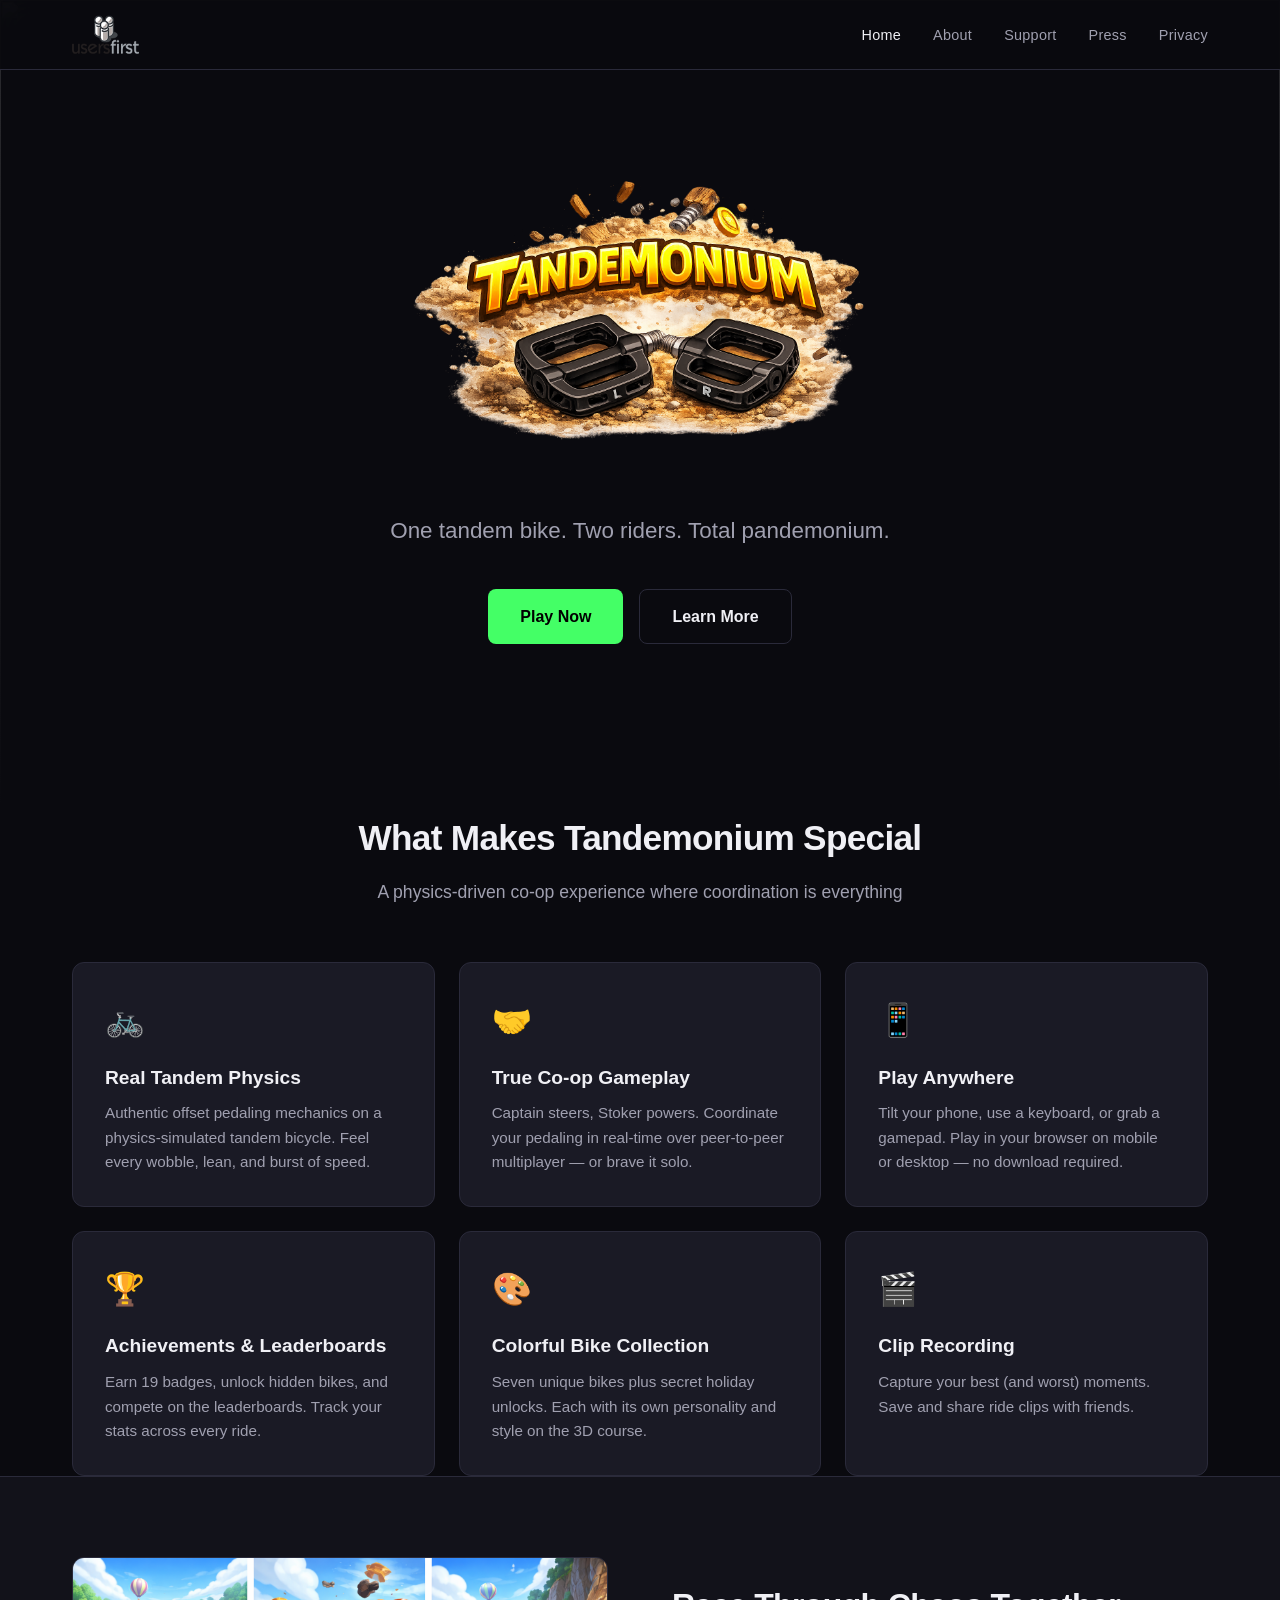
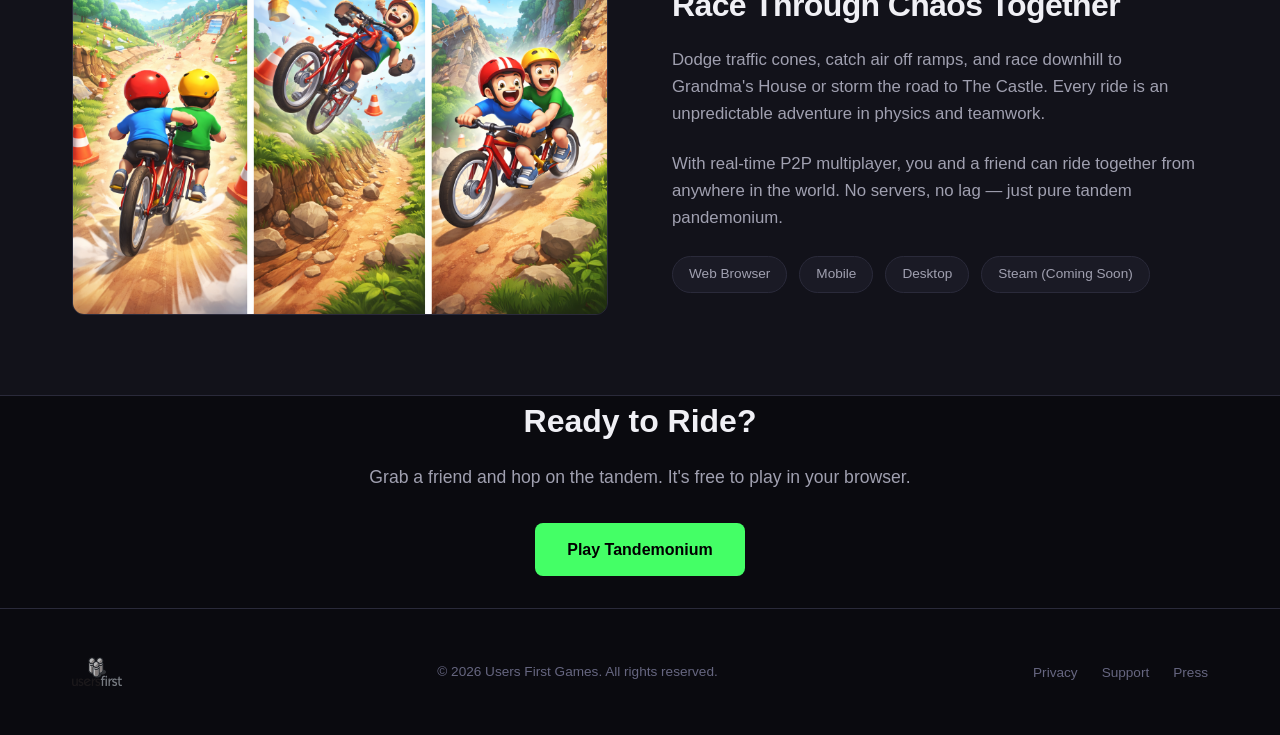
==== index.html @ f4d96180 "Initial site for games.usersfirst.com Static website for Users First Games featuring Tandemonium. Pa" ====
<!DOCTYPE html>
<html lang="en">
<head>
  <meta charset="UTF-8">
  <meta name="viewport" content="width=device-width, initial-scale=1.0">
  <title>Users First Games — Tandemonium</title>
  <meta name="description" content="Users First Games — creators of Tandemonium, the physics-based tandem bicycle party game. One tandem bike. Two riders. Total pandemonium.">
  <meta property="og:title" content="Users First Games — Tandemonium">
  <meta property="og:description" content="One tandem bike. Two riders. Total pandemonium.">
  <meta property="og:image" content="images/game/hero_graphic.png">
  <meta property="og:type" content="website">
  <link rel="icon" type="image/png" href="images/logos/usersfirst-logo_50x50.png">
  <link rel="stylesheet" href="css/style.css">
</head>
<body>

  <nav class="nav">
    <div class="nav-inner">
      <a href="index.html" class="nav-logo">
        <img src="images/logos/usersfirst-logo_text_100x60.png" alt="Users First Games">
      </a>
      <button class="nav-toggle" aria-label="Toggle menu" aria-expanded="false">
        <span></span><span></span><span></span>
      </button>
      <ul class="nav-links">
        <li><a href="index.html">Home</a></li>
        <li><a href="about.html">About</a></li>
        <li><a href="support.html">Support</a></li>
        <li><a href="press.html">Press</a></li>
        <li><a href="privacy.html">Privacy</a></li>
      </ul>
    </div>
  </nav>

  <!-- Hero -->
  <section class="hero">
    <div class="hero-bg">
      <img src="images/game/hero_graphic.png" alt="">
    </div>
    <div class="hero-content">
      <img src="images/game/tandemonium_title.png" alt="Tandemonium" class="hero-title-img">
      <p class="hero-tagline">One tandem bike. Two riders. Total pandemonium.</p>
      <div class="hero-buttons">
        <a href="https://tandemonium.jimandi.love/" class="btn btn-primary">Play Now</a>
        <a href="about.html" class="btn btn-secondary">Learn More</a>
      </div>
    </div>
  </section>

  <!-- Features -->
  <section class="container">
    <div class="section-header fade-in">
      <h2>What Makes Tandemonium Special</h2>
      <p>A physics-driven co-op experience where coordination is everything</p>
    </div>
    <div class="features-grid">
      <div class="feature-card fade-in">
        <div class="feature-icon">&#x1F6B2;</div>
        <h3>Real Tandem Physics</h3>
        <p>Authentic offset pedaling mechanics on a physics-simulated tandem bicycle. Feel every wobble, lean, and burst of speed.</p>
      </div>
      <div class="feature-card fade-in">
        <div class="feature-icon">&#x1F91D;</div>
        <h3>True Co-op Gameplay</h3>
        <p>Captain steers, Stoker powers. Coordinate your pedaling in real-time over peer-to-peer multiplayer — or brave it solo.</p>
      </div>
      <div class="feature-card fade-in">
        <div class="feature-icon">&#x1F4F1;</div>
        <h3>Play Anywhere</h3>
        <p>Tilt your phone, use a keyboard, or grab a gamepad. Play in your browser on mobile or desktop — no download required.</p>
      </div>
      <div class="feature-card fade-in">
        <div class="feature-icon">&#x1F3C6;</div>
        <h3>Achievements &amp; Leaderboards</h3>
        <p>Earn 19 badges, unlock hidden bikes, and compete on the leaderboards. Track your stats across every ride.</p>
      </div>
      <div class="feature-card fade-in">
        <div class="feature-icon">&#x1F3A8;</div>
        <h3>Colorful Bike Collection</h3>
        <p>Seven unique bikes plus secret holiday unlocks. Each with its own personality and style on the 3D course.</p>
      </div>
      <div class="feature-card fade-in">
        <div class="feature-icon">&#x1F3AC;</div>
        <h3>Clip Recording</h3>
        <p>Capture your best (and worst) moments. Save and share ride clips with friends.</p>
      </div>
    </div>
  </section>

  <!-- Game Showcase -->
  <section class="game-showcase">
    <div class="container">
      <div class="showcase-layout fade-in">
        <div class="showcase-image">
          <img src="images/game/tandemonium_three_actions.png" alt="Tandemonium gameplay — dodging cones, catching air, racing downhill">
        </div>
        <div class="showcase-text">
          <h2>Race Through Chaos Together</h2>
          <p>Dodge traffic cones, catch air off ramps, and race downhill to Grandma's House or storm the road to The Castle. Every ride is an unpredictable adventure in physics and teamwork.</p>
          <p>With real-time P2P multiplayer, you and a friend can ride together from anywhere in the world. No servers, no lag — just pure tandem pandemonium.</p>
          <div class="platform-tags">
            <span class="platform-tag">Web Browser</span>
            <span class="platform-tag">Mobile</span>
            <span class="platform-tag">Desktop</span>
            <span class="platform-tag">Steam (Coming Soon)</span>
          </div>
        </div>
      </div>
    </div>
  </section>

  <!-- CTA -->
  <section class="container" style="text-align: center;">
    <div class="fade-in">
      <h2 style="font-size: 2rem; margin-bottom: 1rem;">Ready to Ride?</h2>
      <p style="color: var(--text-secondary); margin-bottom: 2rem; font-size: 1.1rem;">Grab a friend and hop on the tandem. It's free to play in your browser.</p>
      <a href="https://tandemonium.jimandi.love/" class="btn btn-primary">Play Tandemonium</a>
    </div>
  </section>

  <!-- Footer -->
  <footer class="footer">
    <div class="container">
      <div class="footer-inner">
        <div class="footer-logo">
          <img src="images/logos/usersfirst-logo_text_100x60.png" alt="Users First Games">
        </div>
        <p class="footer-text">&copy; 2026 Users First Games. All rights reserved.</p>
        <ul class="footer-links">
          <li><a href="privacy.html">Privacy</a></li>
          <li><a href="support.html">Support</a></li>
          <li><a href="press.html">Press</a></li>
        </ul>
      </div>
    </div>
  </footer>

  <script src="js/main.js"></script>
</body>
</html>
---- css/style.css ----
/* ===== Reset & Base ===== */
*, *::before, *::after {
  box-sizing: border-box;
  margin: 0;
  padding: 0;
}

:root {
  --bg-primary: #0a0a0f;
  --bg-secondary: #12121a;
  --bg-card: #1a1a25;
  --bg-card-hover: #22222f;
  --text-primary: #f0f0f5;
  --text-secondary: #a0a0b0;
  --text-muted: #666680;
  --accent-green: #44ff66;
  --accent-blue: #4af;
  --accent-magenta: #a6f;
  --brand-dark: #3a3a3a;
  --brand-light: #9a9a9a;
  --border-color: #2a2a3a;
  --font-body: 'Inter', -apple-system, BlinkMacSystemFont, 'Segoe UI', Helvetica, Arial, sans-serif;
  --font-heading: 'Inter', -apple-system, BlinkMacSystemFont, 'Segoe UI', Helvetica, Arial, sans-serif;
  --max-width: 1200px;
  --nav-height: 70px;
}

html {
  scroll-behavior: smooth;
  font-size: 16px;
}

body {
  font-family: var(--font-body);
  background: var(--bg-primary);
  color: var(--text-primary);
  line-height: 1.6;
  -webkit-font-smoothing: antialiased;
}

a {
  color: var(--accent-green);
  text-decoration: none;
  transition: color 0.2s;
}

a:hover {
  color: #66ff88;
}

img {
  max-width: 100%;
  height: auto;
  display: block;
}

/* ===== Navigation ===== */
.nav {
  position: fixed;
  top: 0;
  left: 0;
  right: 0;
  height: var(--nav-height);
  background: rgba(10, 10, 15, 0.92);
  backdrop-filter: blur(20px);
  -webkit-backdrop-filter: blur(20px);
  border-bottom: 1px solid var(--border-color);
  z-index: 1000;
  display: flex;
  align-items: center;
  justify-content: center;
}

.nav-inner {
  width: 100%;
  max-width: var(--max-width);
  padding: 0 2rem;
  display: flex;
  align-items: center;
  justify-content: space-between;
}

.nav-logo img {
  height: 40px;
  width: auto;
}

.nav-links {
  display: flex;
  list-style: none;
  gap: 2rem;
}

.nav-links a {
  color: var(--text-secondary);
  font-size: 0.9rem;
  font-weight: 500;
  letter-spacing: 0.02em;
  transition: color 0.2s;
}

.nav-links a:hover,
.nav-links a.active {
  color: var(--text-primary);
}

.nav-toggle {
  display: none;
  background: none;
  border: none;
  cursor: pointer;
  padding: 0.5rem;
}

.nav-toggle span {
  display: block;
  width: 24px;
  height: 2px;
  background: var(--text-primary);
  margin: 5px 0;
  transition: all 0.3s;
}

/* ===== Layout ===== */
.container {
  max-width: var(--max-width);
  margin: 0 auto;
  padding: 0 2rem;
}

.page-content {
  padding-top: calc(var(--nav-height) + 3rem);
  min-height: 100vh;
}

section {
  padding: 5rem 0;
}

/* ===== Hero ===== */
.hero {
  position: relative;
  min-height: 90vh;
  display: flex;
  align-items: center;
  justify-content: center;
  text-align: center;
  padding-top: var(--nav-height);
  overflow: hidden;
}

.hero-bg {
  position: absolute;
  inset: 0;
  z-index: 0;
}

.hero-bg img {
  width: 100%;
  height: 100%;
  object-fit: cover;
  opacity: 0.3;
}

.hero-bg::after {
  content: '';
  position: absolute;
  inset: 0;
  background: linear-gradient(
    to bottom,
    rgba(10, 10, 15, 0.4) 0%,
    rgba(10, 10, 15, 0.7) 60%,
    rgba(10, 10, 15, 1) 100%
  );
}

.hero-content {
  position: relative;
  z-index: 1;
  max-width: 800px;
  padding: 2rem;
}

.hero-title-img {
  max-width: 500px;
  margin: 0 auto 1.5rem;
}

.hero-tagline {
  font-size: 1.4rem;
  color: var(--text-secondary);
  margin-bottom: 2.5rem;
  font-weight: 300;
}

.hero-buttons {
  display: flex;
  gap: 1rem;
  justify-content: center;
  flex-wrap: wrap;
}

/* ===== Buttons ===== */
.btn {
  display: inline-flex;
  align-items: center;
  gap: 0.5rem;
  padding: 0.85rem 2rem;
  border-radius: 8px;
  font-size: 1rem;
  font-weight: 600;
  cursor: pointer;
  transition: all 0.25s;
  border: none;
  font-family: var(--font-body);
}

.btn-primary {
  background: var(--accent-green);
  color: #000;
}

.btn-primary:hover {
  background: #66ff88;
  color: #000;
  transform: translateY(-2px);
  box-shadow: 0 8px 25px rgba(68, 255, 102, 0.25);
}

.btn-secondary {
  background: transparent;
  color: var(--text-primary);
  border: 1px solid var(--border-color);
}

.btn-secondary:hover {
  border-color: var(--text-secondary);
  background: var(--bg-card);
  transform: translateY(-2px);
}

/* ===== Section Headers ===== */
.section-header {
  text-align: center;
  margin-bottom: 3.5rem;
}

.section-header h2 {
  font-size: 2.2rem;
  font-weight: 700;
  margin-bottom: 0.75rem;
  letter-spacing: -0.02em;
}

.section-header p {
  color: var(--text-secondary);
  font-size: 1.1rem;
  max-width: 600px;
  margin: 0 auto;
}

/* ===== Feature Cards ===== */
.features-grid {
  display: grid;
  grid-template-columns: repeat(auto-fit, minmax(300px, 1fr));
  gap: 1.5rem;
}

.feature-card {
  background: var(--bg-card);
  border: 1px solid var(--border-color);
  border-radius: 12px;
  padding: 2rem;
  transition: all 0.3s;
}

.feature-card:hover {
  background: var(--bg-card-hover);
  border-color: #3a3a4a;
  transform: translateY(-3px);
}

.feature-icon {
  font-size: 2rem;
  margin-bottom: 1rem;
}

.feature-card h3 {
  font-size: 1.2rem;
  margin-bottom: 0.5rem;
}

.feature-card p {
  color: var(--text-secondary);
  font-size: 0.95rem;
}

/* ===== Game Showcase ===== */
.game-showcase {
  background: var(--bg-secondary);
  border-top: 1px solid var(--border-color);
  border-bottom: 1px solid var(--border-color);
}

.showcase-layout {
  display: grid;
  grid-template-columns: 1fr 1fr;
  gap: 4rem;
  align-items: center;
}

.showcase-image {
  border-radius: 12px;
  overflow: hidden;
  border: 1px solid var(--border-color);
}

.showcase-text h2 {
  font-size: 2rem;
  margin-bottom: 1rem;
  letter-spacing: -0.02em;
}

.showcase-text p {
  color: var(--text-secondary);
  margin-bottom: 1.5rem;
  font-size: 1.05rem;
}

.platform-tags {
  display: flex;
  gap: 0.75rem;
  flex-wrap: wrap;
}

.platform-tag {
  background: var(--bg-card);
  border: 1px solid var(--border-color);
  padding: 0.4rem 1rem;
  border-radius: 20px;
  font-size: 0.85rem;
  color: var(--text-secondary);
}

/* ===== About Page ===== */
.about-intro {
  display: grid;
  grid-template-columns: 1fr 2fr;
  gap: 4rem;
  align-items: start;
}

.about-logo {
  max-width: 250px;
}

.about-text h1 {
  font-size: 2.5rem;
  margin-bottom: 1.5rem;
  letter-spacing: -0.02em;
}

.about-text p {
  color: var(--text-secondary);
  margin-bottom: 1.25rem;
  font-size: 1.05rem;
}

.values-grid {
  display: grid;
  grid-template-columns: repeat(auto-fit, minmax(250px, 1fr));
  gap: 1.5rem;
  margin-top: 2rem;
}

.value-item {
  background: var(--bg-card);
  border: 1px solid var(--border-color);
  border-radius: 12px;
  padding: 2rem;
}

.value-item h3 {
  font-size: 1.1rem;
  margin-bottom: 0.5rem;
}

.value-item p {
  color: var(--text-secondary);
  font-size: 0.95rem;
}

/* ===== Support Page ===== */
.faq-list {
  max-width: 800px;
  margin: 0 auto;
}

.faq-item {
  border: 1px solid var(--border-color);
  border-radius: 10px;
  margin-bottom: 0.75rem;
  overflow: hidden;
  background: var(--bg-card);
}

.faq-question {
  width: 100%;
  padding: 1.25rem 1.5rem;
  background: none;
  border: none;
  color: var(--text-primary);
  font-size: 1rem;
  font-weight: 600;
  text-align: left;
  cursor: pointer;
  display: flex;
  justify-content: space-between;
  align-items: center;
  font-family: var(--font-body);
}

.faq-question::after {
  content: '+';
  font-size: 1.3rem;
  color: var(--text-muted);
  transition: transform 0.3s;
}

.faq-item.open .faq-question::after {
  content: '\2212';
}

.faq-answer {
  max-height: 0;
  overflow: hidden;
  transition: max-height 0.3s ease;
}

.faq-answer-inner {
  padding: 0 1.5rem 1.25rem;
  color: var(--text-secondary);
  font-size: 0.95rem;
  line-height: 1.7;
}

.contact-section {
  background: var(--bg-secondary);
  border-top: 1px solid var(--border-color);
  border-bottom: 1px solid var(--border-color);
}

.contact-grid {
  display: grid;
  grid-template-columns: repeat(auto-fit, minmax(280px, 1fr));
  gap: 1.5rem;
}

.contact-card {
  background: var(--bg-card);
  border: 1px solid var(--border-color);
  border-radius: 12px;
  padding: 2rem;
  text-align: center;
}

.contact-card h3 {
  margin-bottom: 0.5rem;
}

.contact-card p {
  color: var(--text-secondary);
  font-size: 0.95rem;
}

/* ===== Press Page ===== */
.press-downloads {
  display: grid;
  grid-template-columns: repeat(auto-fit, minmax(280px, 1fr));
  gap: 1.5rem;
}

.press-card {
  background: var(--bg-card);
  border: 1px solid var(--border-color);
  border-radius: 12px;
  overflow: hidden;
  transition: all 0.3s;
}

.press-card:hover {
  border-color: #3a3a4a;
  transform: translateY(-3px);
}

.press-card-image {
  aspect-ratio: 16/9;
  overflow: hidden;
  background: var(--bg-secondary);
}

.press-card-image img {
  width: 100%;
  height: 100%;
  object-fit: cover;
}

.press-card-body {
  padding: 1.25rem;
}

.press-card-body h3 {
  font-size: 1rem;
  margin-bottom: 0.35rem;
}

.press-card-body p {
  color: var(--text-muted);
  font-size: 0.85rem;
}

.factsheet {
  background: var(--bg-card);
  border: 1px solid var(--border-color);
  border-radius: 12px;
  padding: 2.5rem;
  max-width: 700px;
  margin: 0 auto;
}

.factsheet dl {
  display: grid;
  grid-template-columns: 160px 1fr;
  gap: 1rem 2rem;
}

.factsheet dt {
  color: var(--text-muted);
  font-size: 0.9rem;
  font-weight: 600;
  text-transform: uppercase;
  letter-spacing: 0.05em;
}

.factsheet dd {
  color: var(--text-secondary);
  font-size: 0.95rem;
}

/* ===== Privacy / Legal ===== */
.legal-content {
  max-width: 800px;
  margin: 0 auto;
}

.legal-content h1 {
  font-size: 2.2rem;
  margin-bottom: 0.5rem;
}

.legal-content .last-updated {
  color: var(--text-muted);
  font-size: 0.9rem;
  margin-bottom: 3rem;
}

.legal-content h2 {
  font-size: 1.4rem;
  margin-top: 2.5rem;
  margin-bottom: 1rem;
}

.legal-content p,
.legal-content ul {
  color: var(--text-secondary);
  margin-bottom: 1rem;
  font-size: 0.95rem;
}

.legal-content ul {
  padding-left: 1.5rem;
}

.legal-content li {
  margin-bottom: 0.5rem;
}

/* ===== Footer ===== */
.footer {
  border-top: 1px solid var(--border-color);
  padding: 3rem 0;
  margin-top: 2rem;
}

.footer-inner {
  display: flex;
  justify-content: space-between;
  align-items: center;
  flex-wrap: wrap;
  gap: 1.5rem;
}

.footer-logo img {
  height: 30px;
  opacity: 0.7;
}

.footer-text {
  color: var(--text-muted);
  font-size: 0.85rem;
}

.footer-links {
  display: flex;
  gap: 1.5rem;
  list-style: none;
}

.footer-links a {
  color: var(--text-muted);
  font-size: 0.85rem;
}

.footer-links a:hover {
  color: var(--text-secondary);
}

/* ===== Animations ===== */
.fade-in {
  opacity: 0;
  transform: translateY(20px);
  transition: opacity 0.6s ease, transform 0.6s ease;
}

.fade-in.visible {
  opacity: 1;
  transform: translateY(0);
}

/* ===== Responsive ===== */
@media (max-width: 768px) {
  .nav-links {
    display: none;
    position: absolute;
    top: var(--nav-height);
    left: 0;
    right: 0;
    background: rgba(10, 10, 15, 0.98);
    flex-direction: column;
    padding: 1.5rem 2rem;
    gap: 1rem;
    border-bottom: 1px solid var(--border-color);
  }

  .nav-links.open {
    display: flex;
  }

  .nav-toggle {
    display: block;
  }

  .hero-tagline {
    font-size: 1.1rem;
  }

  .hero-title-img {
    max-width: 320px;
  }

  .showcase-layout {
    grid-template-columns: 1fr;
    gap: 2rem;
  }

  .about-intro {
    grid-template-columns: 1fr;
    gap: 2rem;
    text-align: center;
  }

  .about-logo {
    margin: 0 auto;
  }

  .factsheet dl {
    grid-template-columns: 1fr;
    gap: 0.25rem;
  }

  .factsheet dt {
    margin-top: 1rem;
  }

  .footer-inner {
    flex-direction: column;
    text-align: center;
  }

  section {
    padding: 3rem 0;
  }
}
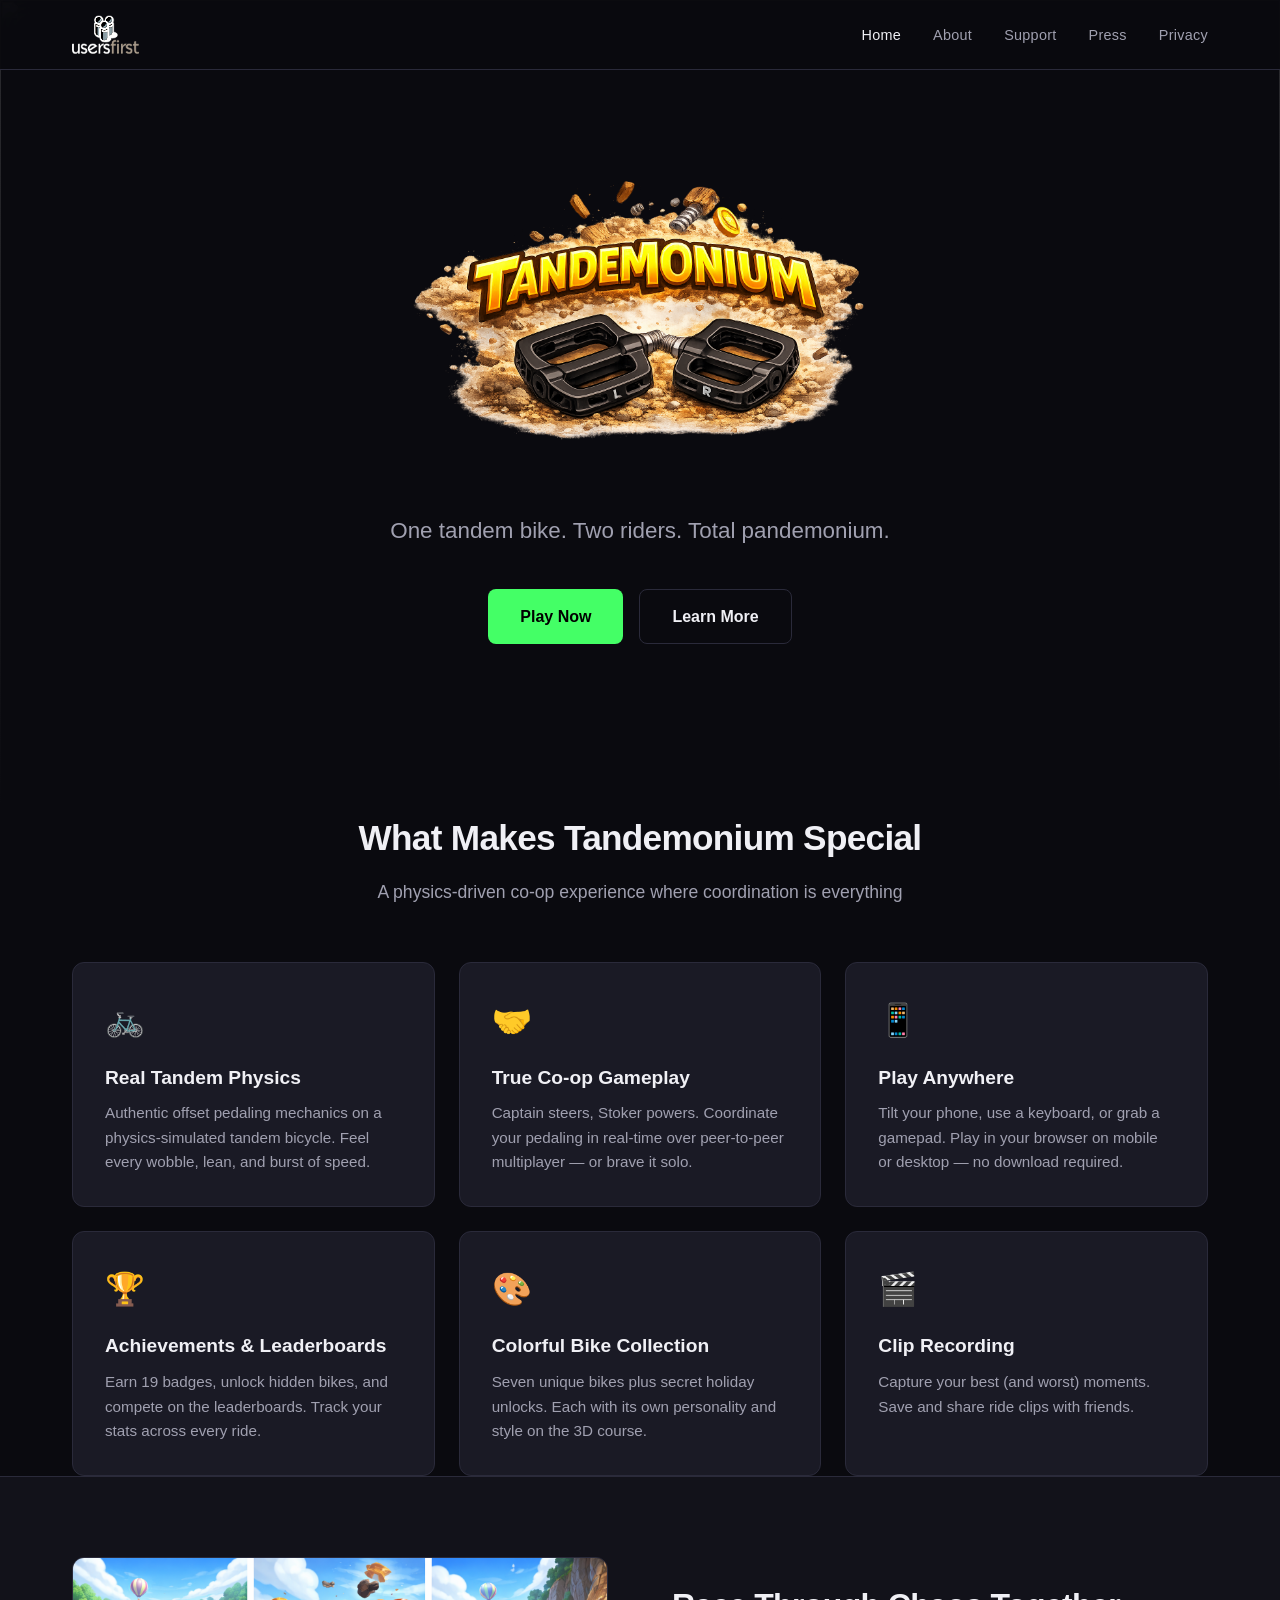
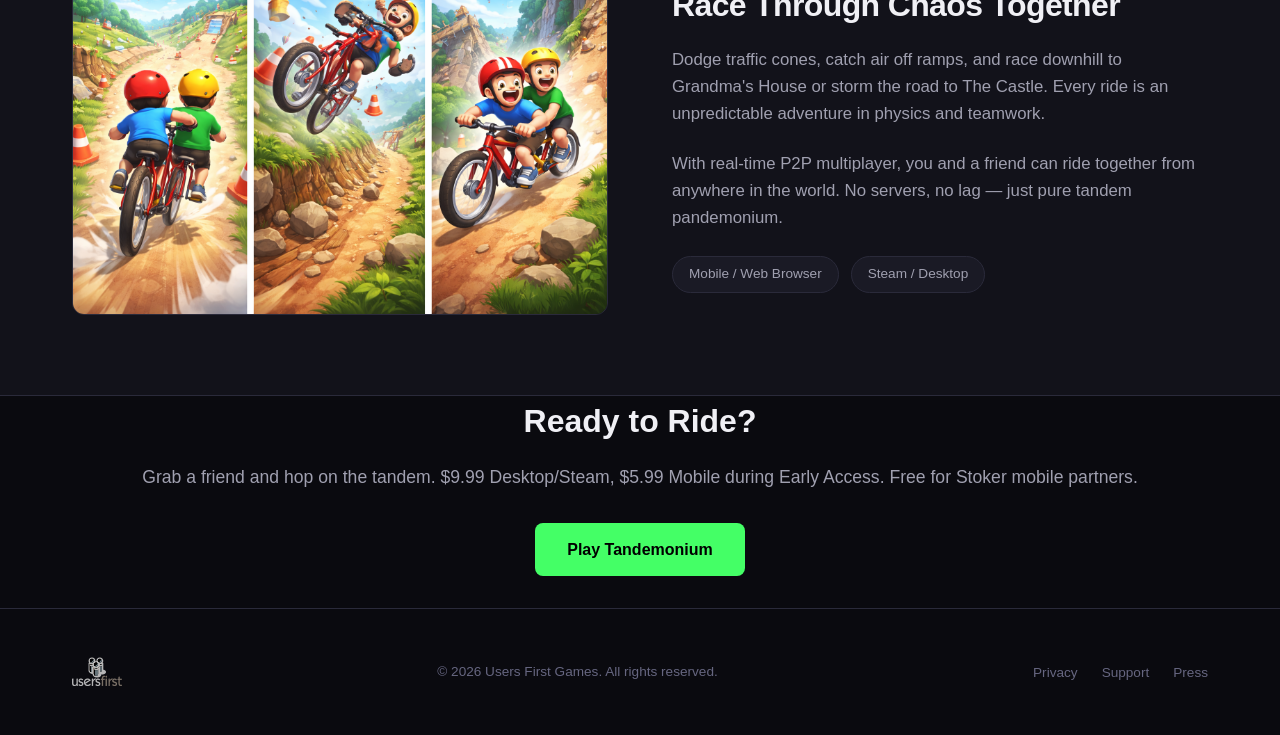
==== commit 85ef7563: "Update branding, pricing, and contact info - Improve logo visibility on dark background (invert + br" ====
--- a/index.html
+++ b/index.html
@@ -99,10 +99,8 @@
           <p>Dodge traffic cones, catch air off ramps, and race downhill to Grandma's House or storm the road to The Castle. Every ride is an unpredictable adventure in physics and teamwork.</p>
           <p>With real-time P2P multiplayer, you and a friend can ride together from anywhere in the world. No servers, no lag — just pure tandem pandemonium.</p>
           <div class="platform-tags">
-            <span class="platform-tag">Web Browser</span>
-            <span class="platform-tag">Mobile</span>
-            <span class="platform-tag">Desktop</span>
-            <span class="platform-tag">Steam (Coming Soon)</span>
+            <span class="platform-tag">Mobile / Web Browser</span>
+            <span class="platform-tag">Steam / Desktop</span>
           </div>
         </div>
       </div>
@@ -113,7 +111,7 @@
   <section class="container" style="text-align: center;">
     <div class="fade-in">
       <h2 style="font-size: 2rem; margin-bottom: 1rem;">Ready to Ride?</h2>
-      <p style="color: var(--text-secondary); margin-bottom: 2rem; font-size: 1.1rem;">Grab a friend and hop on the tandem. It's free to play in your browser.</p>
+      <p style="color: var(--text-secondary); margin-bottom: 2rem; font-size: 1.1rem;">Grab a friend and hop on the tandem. $9.99 Desktop/Steam, $5.99 Mobile during Early Access. Free for Stoker mobile partners.</p>
       <a href="https://tandemonium.jimandi.love/" class="btn btn-primary">Play Tandemonium</a>
     </div>
   </section>
--- a/css/style.css
+++ b/css/style.css
@@ -83,6 +83,7 @@
 .nav-logo img {
   height: 40px;
   width: auto;
+  filter: invert(1) brightness(1.8) contrast(1.3);
 }
 
 .nav-links {
@@ -352,6 +353,8 @@
 
 .about-logo {
   max-width: 250px;
+  filter: invert(1) brightness(1.8) contrast(1.3);
+  drop-shadow: 0 0 20px rgba(68, 255, 102, 0.15);
 }
 
 .about-text h1 {
@@ -603,6 +606,7 @@
 .footer-logo img {
   height: 30px;
   opacity: 0.7;
+  filter: invert(1) brightness(1.8) contrast(1.3);
 }
 
 .footer-text {
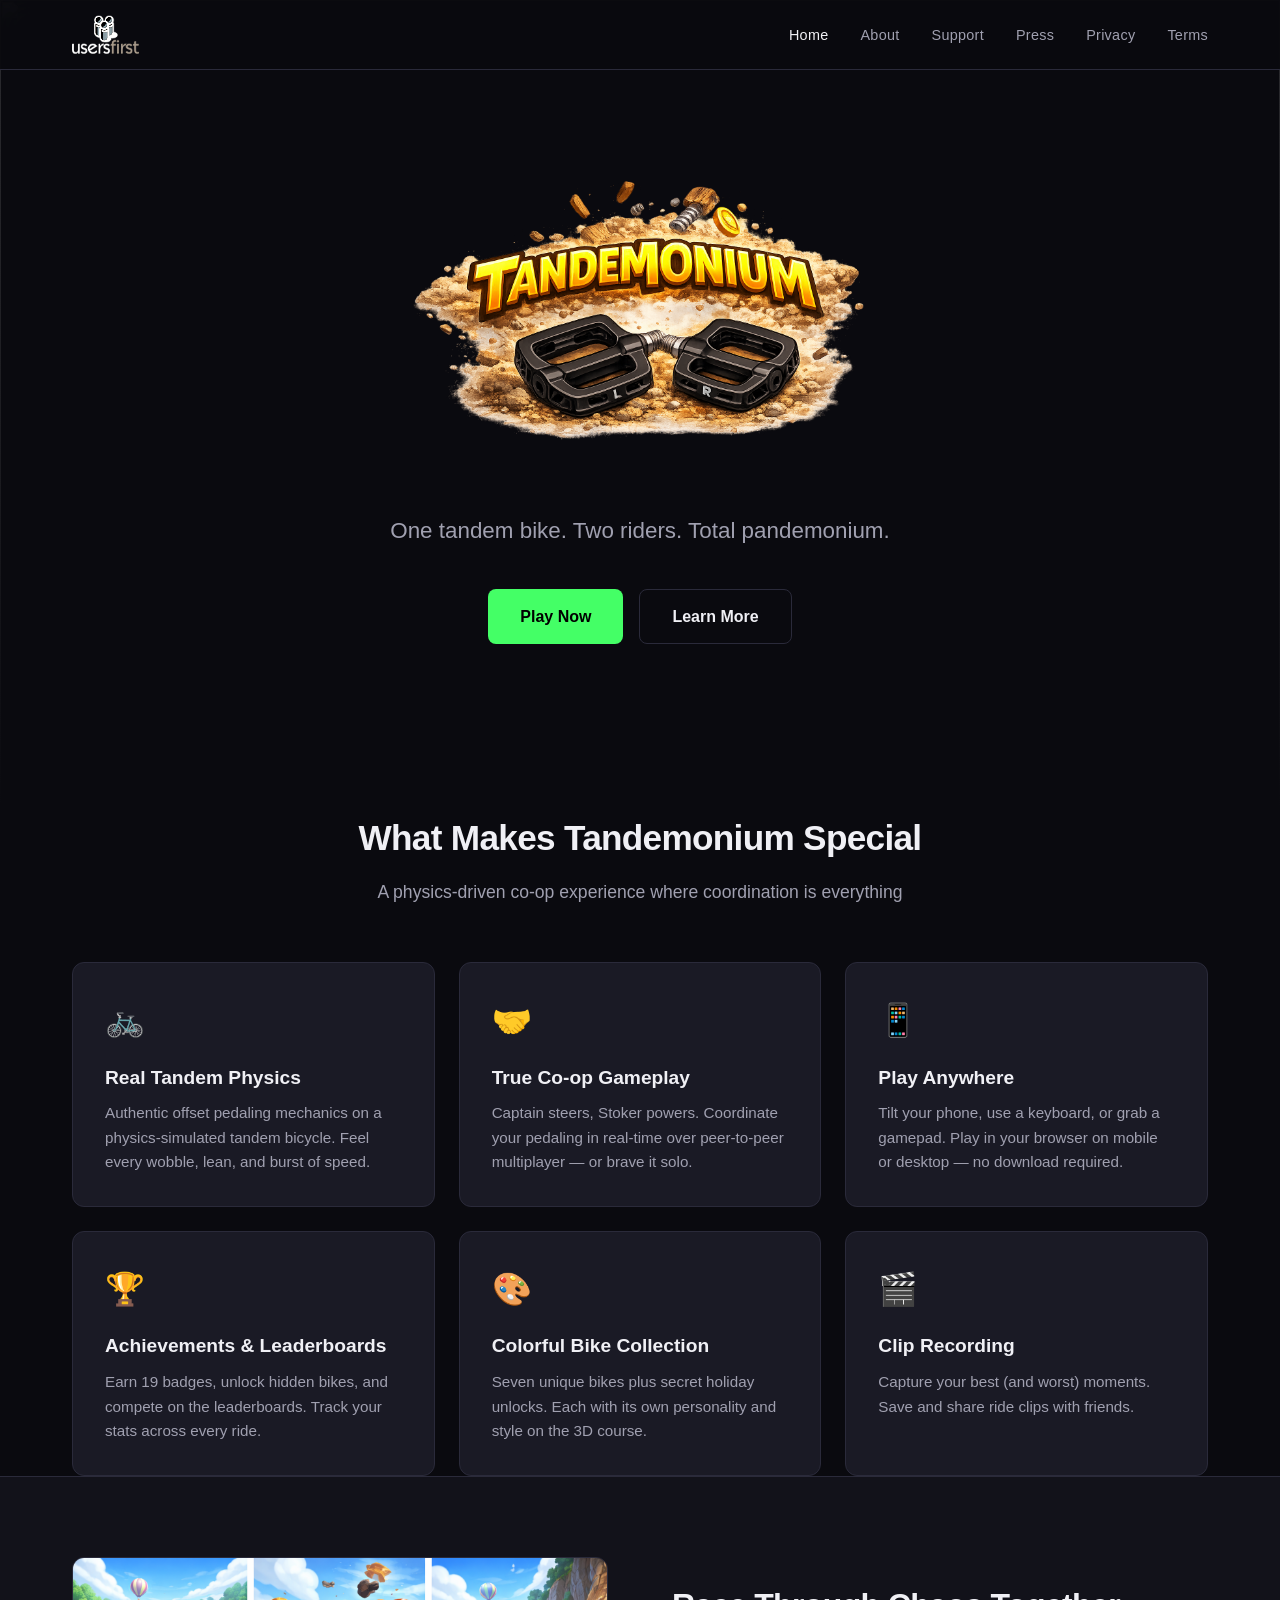
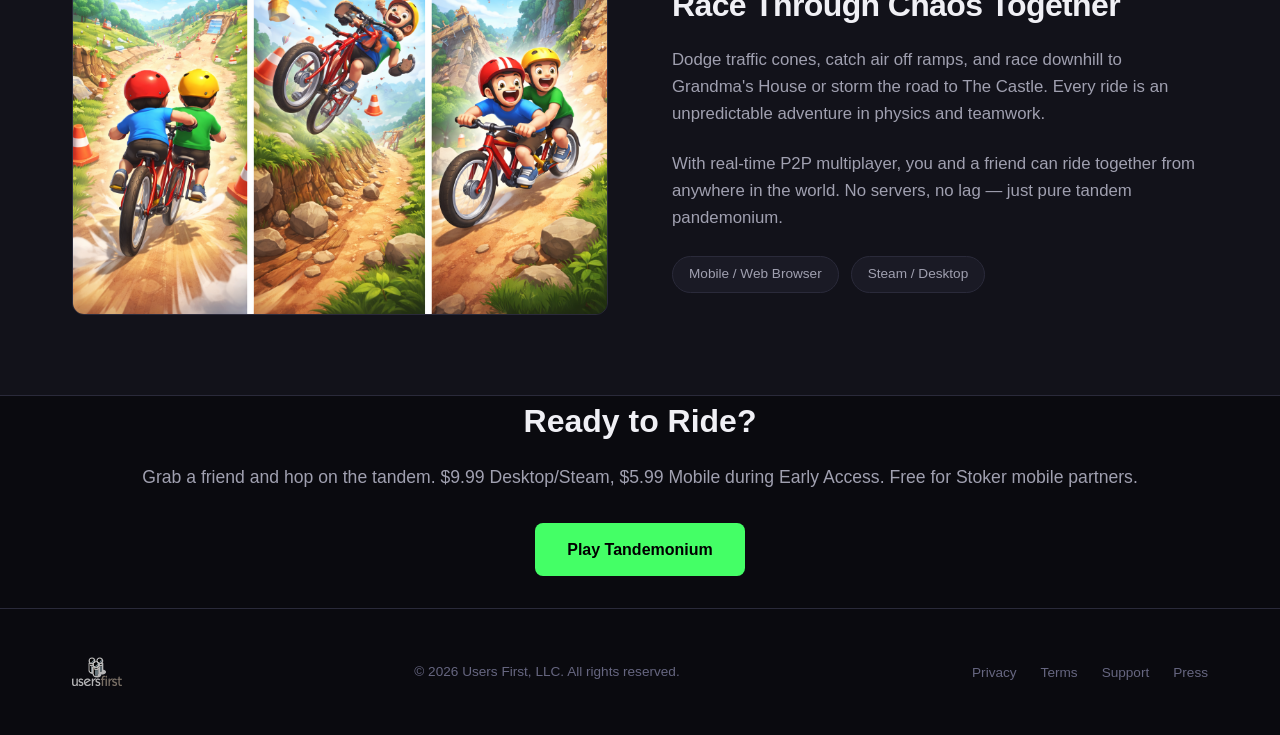
==== commit ac19c048: "Add Terms of Service, update Privacy Policy, add nav links - New tos.html with plain-language ToS fo" ====
--- a/index.html
+++ b/index.html
@@ -28,6 +28,7 @@
         <li><a href="support.html">Support</a></li>
         <li><a href="press.html">Press</a></li>
         <li><a href="privacy.html">Privacy</a></li>
+          <li><a href="tos.html">Terms</a></li>
       </ul>
     </div>
   </nav>
@@ -123,9 +124,10 @@
         <div class="footer-logo">
           <img src="images/logos/usersfirst-logo_text_100x60.png" alt="Users First Games">
         </div>
-        <p class="footer-text">&copy; 2026 Users First Games. All rights reserved.</p>
+        <p class="footer-text">&copy; 2026 Users First, LLC. All rights reserved.</p>
         <ul class="footer-links">
           <li><a href="privacy.html">Privacy</a></li>
+          <li><a href="tos.html">Terms</a></li>
           <li><a href="support.html">Support</a></li>
           <li><a href="press.html">Press</a></li>
         </ul>
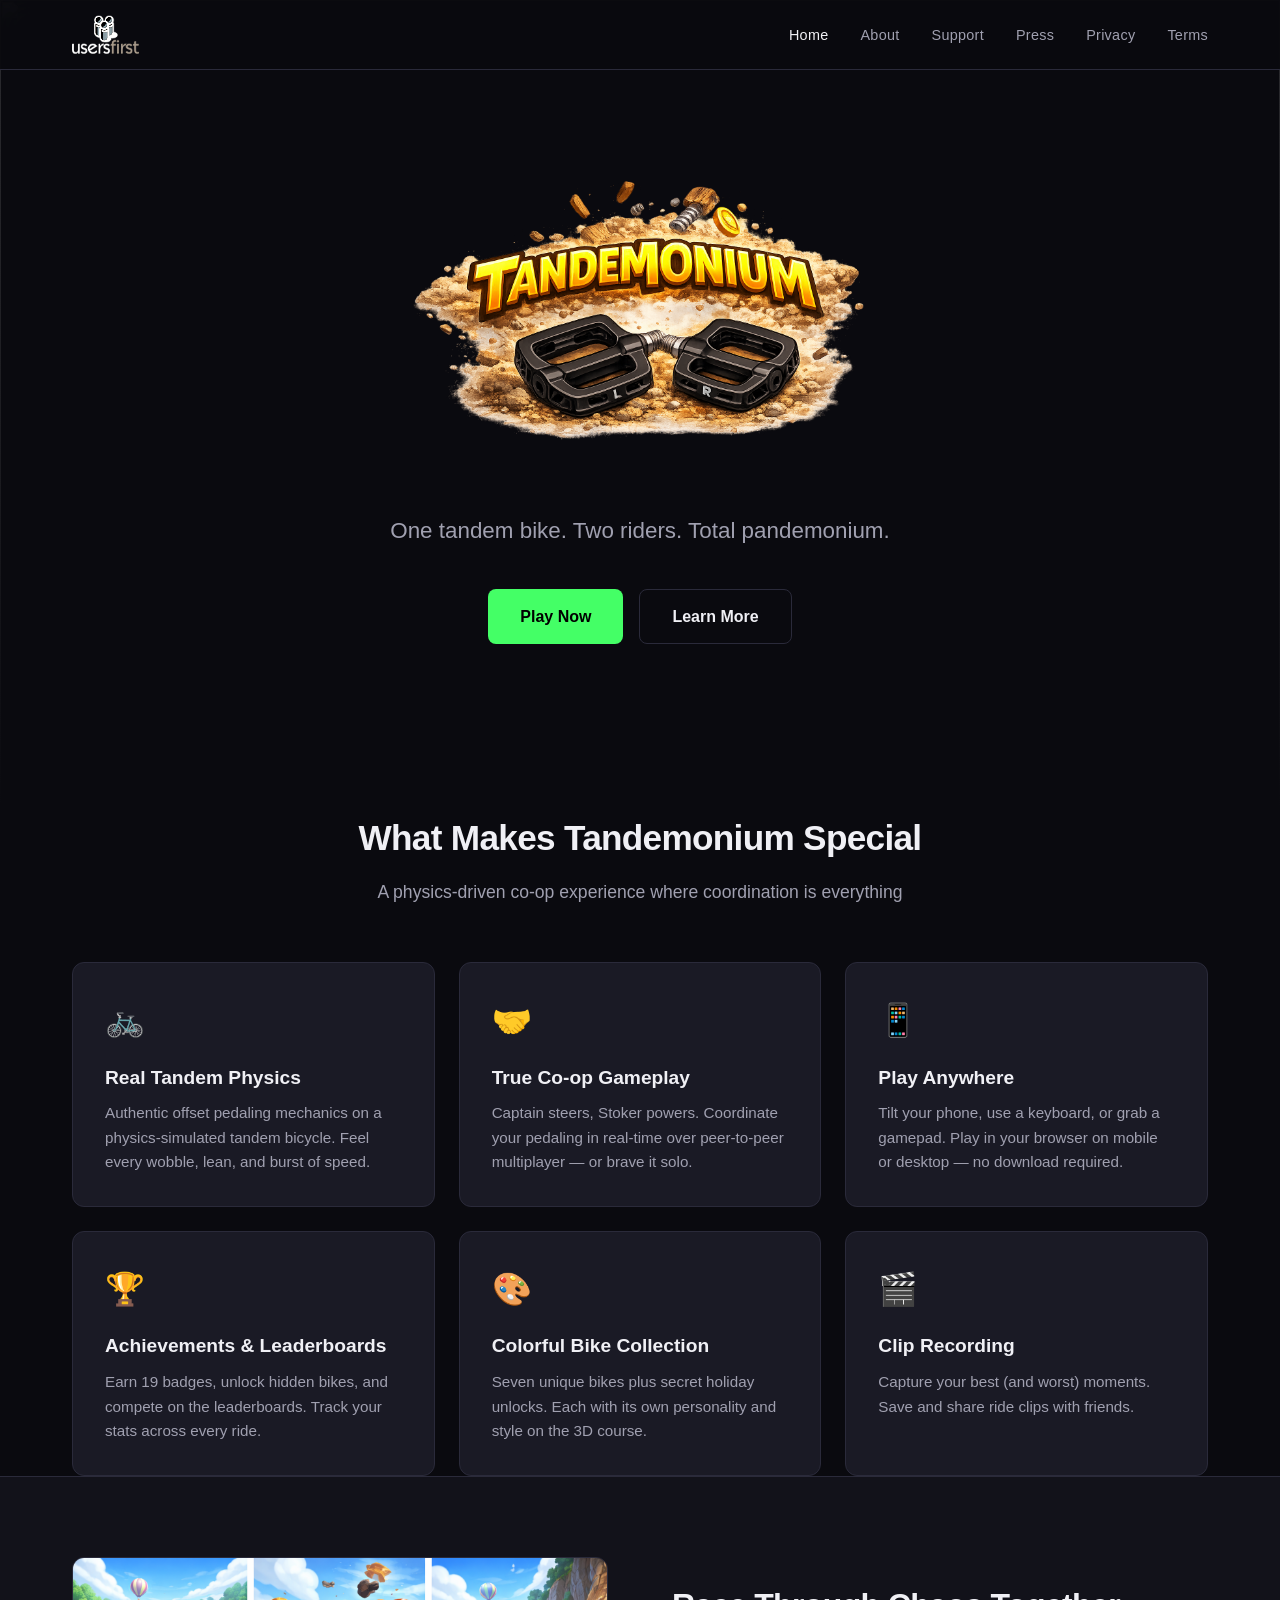
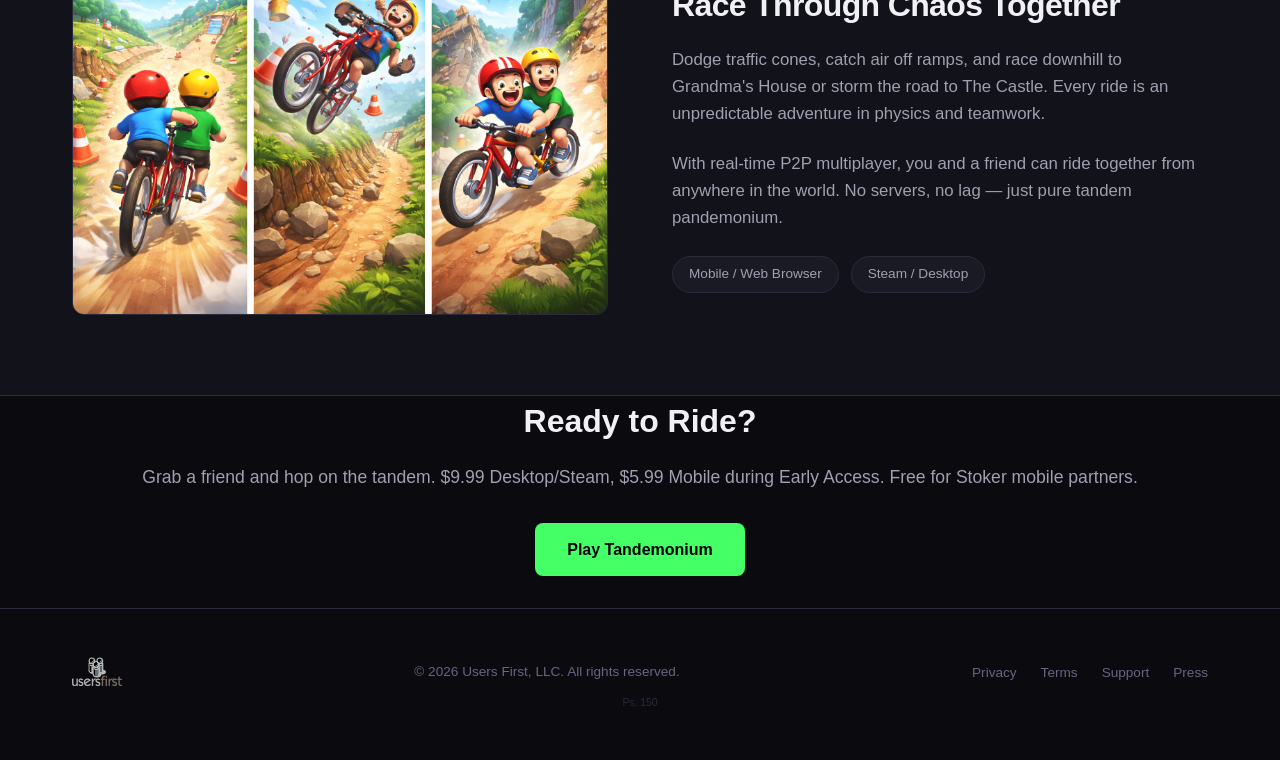
==== commit 15f96ff3: "Add subtle Ps. 150 colophon to footer Co-Authored-By: Claude Opus 4.6 (1M context) <noreply@anthropi" ====
--- a/index.html
+++ b/index.html
@@ -132,6 +132,7 @@
           <li><a href="press.html">Press</a></li>
         </ul>
       </div>
+      <p class="footer-colophon" title="Psalm 150 — Praise the LORD! Praise God in his sanctuary; praise him in his mighty heavens! Praise him for his mighty deeds; praise him according to his excellent greatness! Praise him with trumpet sound; praise him with lute and harp! Praise him with tambourine and dance; praise him with strings and pipe! Praise him with sounding cymbals; praise him with loud clashing cymbals! Let everything that has breath praise the LORD! Praise the LORD!">Ps. 150</p>
     </div>
   </footer>
 
--- a/css/style.css
+++ b/css/style.css
@@ -629,6 +629,20 @@
   color: var(--text-secondary);
 }
 
+.footer-colophon {
+  width: 100%;
+  text-align: center;
+  font-size: 0.65rem;
+  color: #2a2a3a;
+  margin-top: 0.5rem;
+  cursor: default;
+  transition: color 0.3s;
+}
+
+.footer-colophon:hover {
+  color: var(--text-muted);
+}
+
 /* ===== Animations ===== */
 .fade-in {
   opacity: 0;
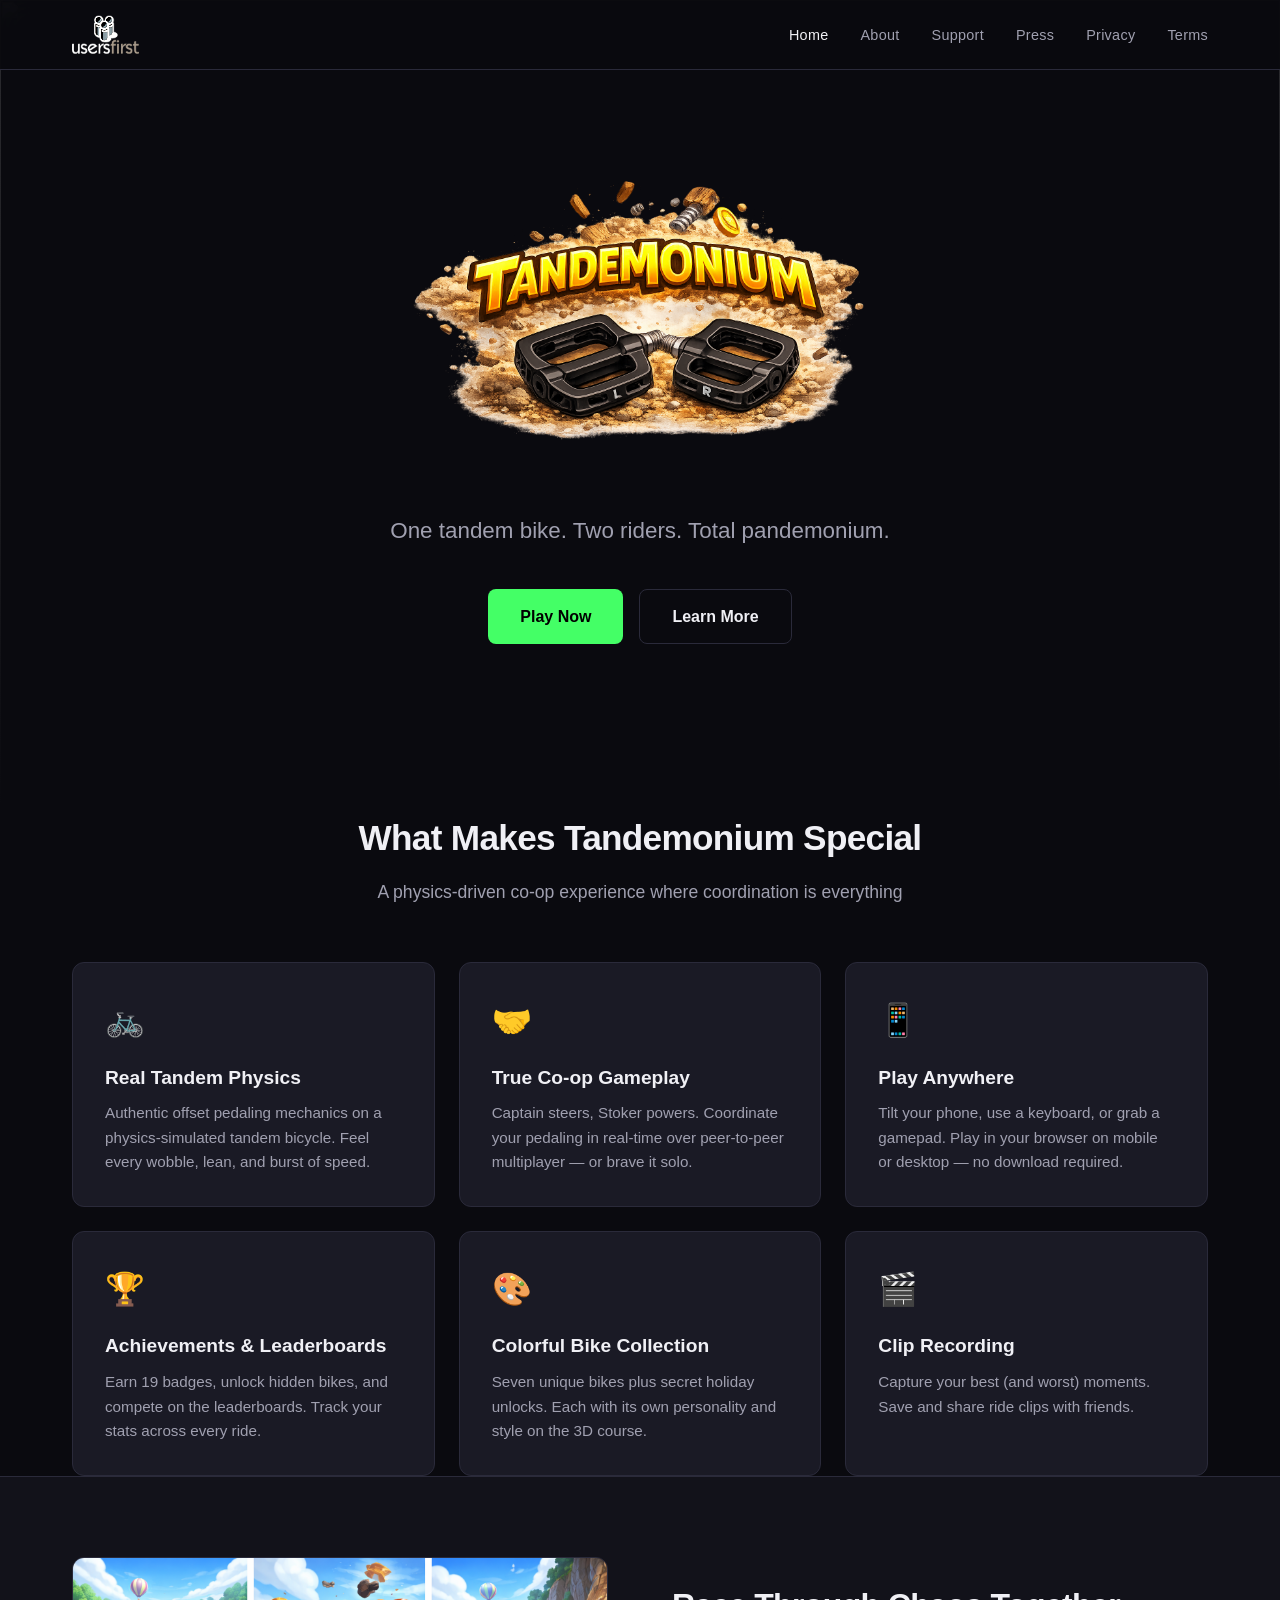
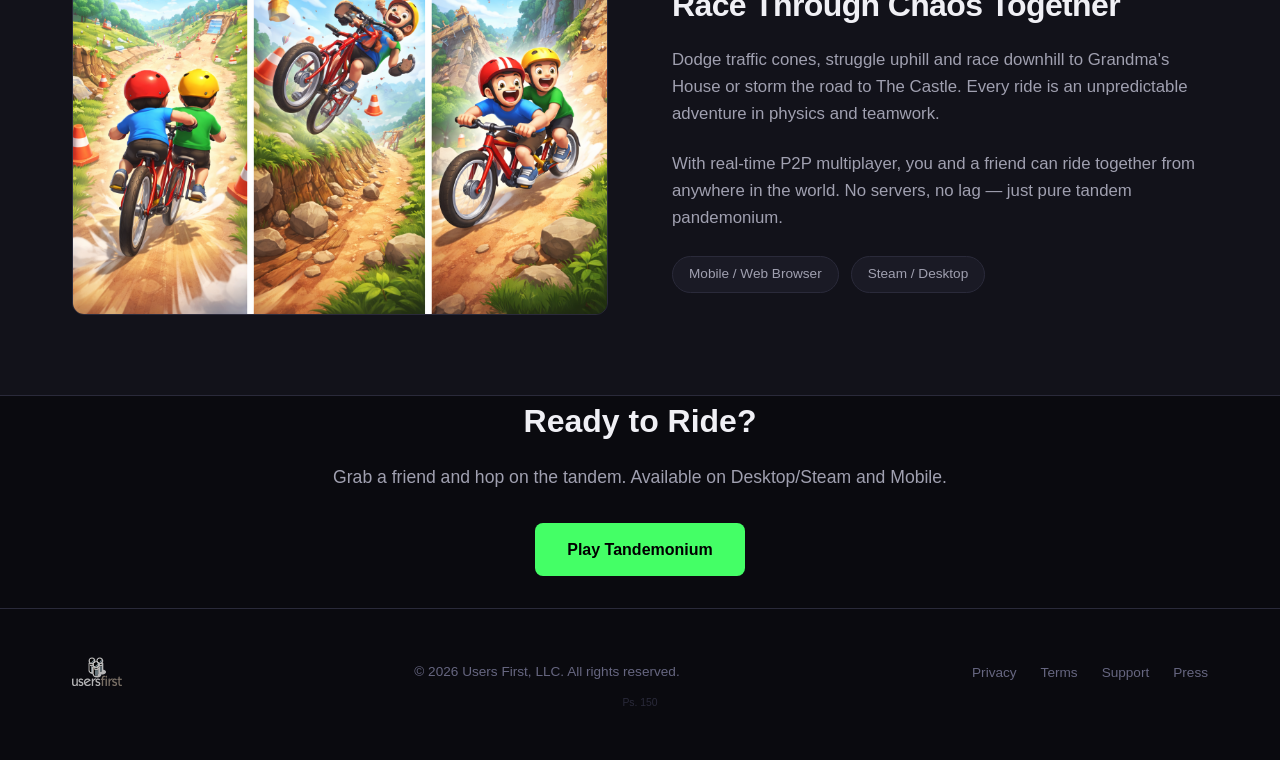
==== commit 2cda26c2: "Add Tandemonium playtest page, Steam links, remove pricing, update community info - Add tandemonium/" ====
--- a/index.html
+++ b/index.html
@@ -42,7 +42,7 @@
       <img src="images/game/tandemonium_title.png" alt="Tandemonium" class="hero-title-img">
       <p class="hero-tagline">One tandem bike. Two riders. Total pandemonium.</p>
       <div class="hero-buttons">
-        <a href="https://tandemonium.jimandi.love/" class="btn btn-primary">Play Now</a>
+        <a href="https://store.steampowered.com/app/4482940/Tandemonium/" class="btn btn-primary">Play Now</a>
         <a href="about.html" class="btn btn-secondary">Learn More</a>
       </div>
     </div>
@@ -97,7 +97,7 @@
         </div>
         <div class="showcase-text">
           <h2>Race Through Chaos Together</h2>
-          <p>Dodge traffic cones, catch air off ramps, and race downhill to Grandma's House or storm the road to The Castle. Every ride is an unpredictable adventure in physics and teamwork.</p>
+          <p>Dodge traffic cones, struggle uphill and race downhill to Grandma's House or storm the road to The Castle. Every ride is an unpredictable adventure in physics and teamwork.</p>
           <p>With real-time P2P multiplayer, you and a friend can ride together from anywhere in the world. No servers, no lag — just pure tandem pandemonium.</p>
           <div class="platform-tags">
             <span class="platform-tag">Mobile / Web Browser</span>
@@ -112,8 +112,8 @@
   <section class="container" style="text-align: center;">
     <div class="fade-in">
       <h2 style="font-size: 2rem; margin-bottom: 1rem;">Ready to Ride?</h2>
-      <p style="color: var(--text-secondary); margin-bottom: 2rem; font-size: 1.1rem;">Grab a friend and hop on the tandem. $9.99 Desktop/Steam, $5.99 Mobile during Early Access. Free for Stoker mobile partners.</p>
-      <a href="https://tandemonium.jimandi.love/" class="btn btn-primary">Play Tandemonium</a>
+      <p style="color: var(--text-secondary); margin-bottom: 2rem; font-size: 1.1rem;">Grab a friend and hop on the tandem. Available on Desktop/Steam and Mobile.</p>
+      <a href="https://store.steampowered.com/app/4482940/Tandemonium/" class="btn btn-primary">Play Tandemonium</a>
     </div>
   </section>
 
